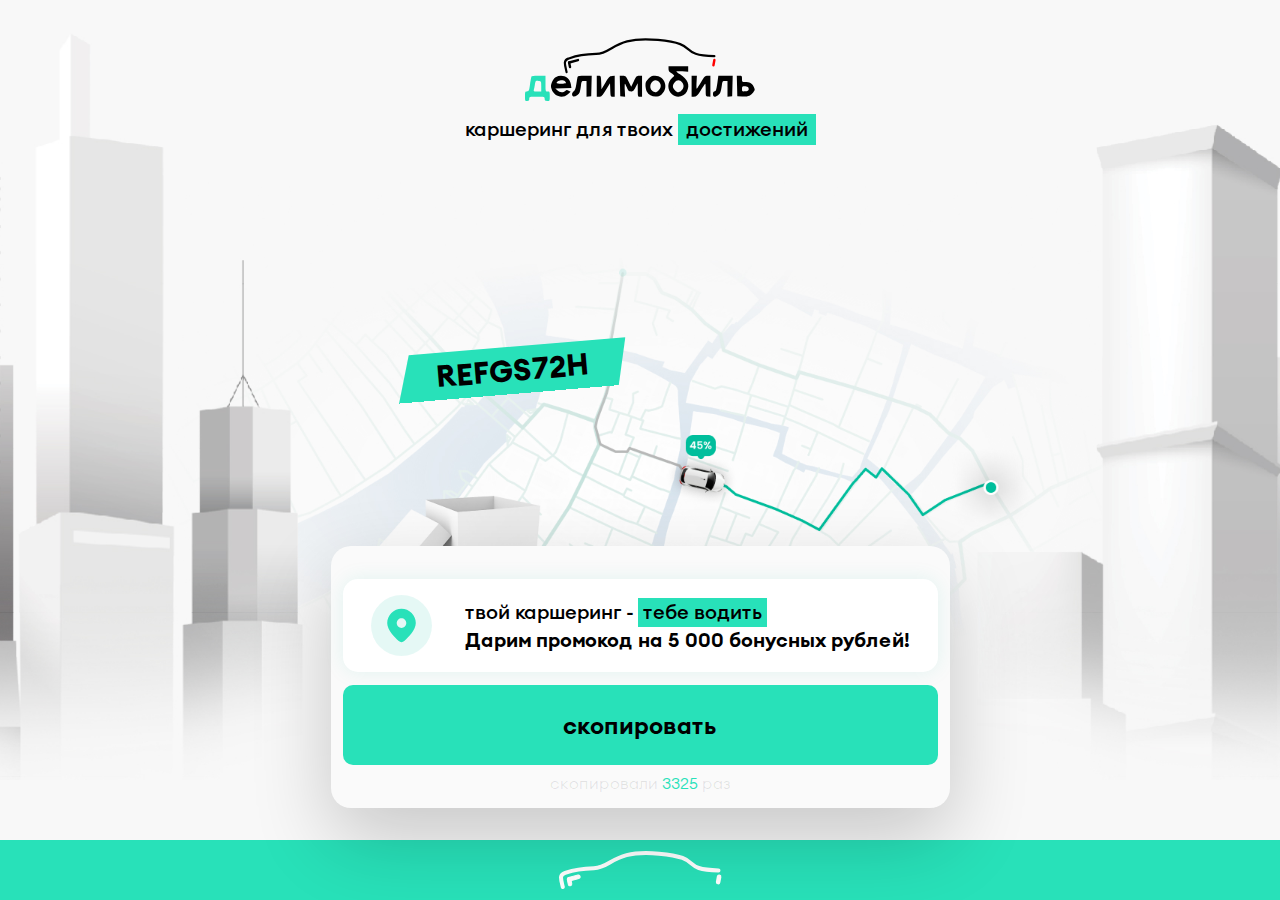
==== index.html @ 7347b352 "first commit" ====
<!DOCTYPE html>
<html lang="ru">

<head>
    <meta charset="UTF-8">
    <meta name="viewport" content="width=device-width, initial-scale=1.0">
    <title>Делимобиль</title>
    <meta name="theme-color" content="#28E1B9">
    <link rel="shortcut icon" href="favicon.ico" type="image/x-icon">
    <link rel="stylesheet" href="./fonts/stylesheet.css">
    <link rel="stylesheet" href="./css/style.css">

</head>

<body>
    <main>
        <div class="logo">
            <img src="img/logo.svg" alt="logo">
            <h1>каршеринг для твоих <mark>достижений</mark></h1>
        </div>
        <!-- <img src="img/map.png" class="map" alt="main"> -->
        <button class="code">REFGS72H</button>
        <div class="item">
            <p class="fx">
                <img src="img/pin.svg" alt="pin">
                <span>
                    твой каршеринг - <mark>тебе водить</mark> <br>
                    <strong>Дарим промокод на 5 000 бонусных рублей!</strong>
                </span>
            </p>
            <button class="btn">скопировать</button>
            <p class="copied">скопировали <span id="amount">3325</span> раз</p>
        </div>
    </main>
    <footer><img src="img/contur.svg" alt="Делимобиль" title="Делимобиль"></footer>
</body>

</html>
---- fonts/stylesheet.css ----
@font-face {
    font-family: 'Euclid Circular A';
    src: url('EuclidCircularA-Bold.woff2') format('woff2'),
        url('EuclidCircularA-Bold.woff') format('woff');
    font-weight: bold;
    font-style: normal;
}

@font-face {
    font-family: 'Euclid Circular A';
    src: url('EuclidCircularA-Light.woff2') format('woff2'),
        url('EuclidCircularA-Light.woff') format('woff');
    font-weight: 300;
    font-style: normal;
}

@font-face {
    font-family: 'Euclid Circular A';
    src: url('EuclidCircularA-SemiBold.woff2') format('woff2'),
        url('EuclidCircularA-SemiBold.woff') format('woff');
    font-weight: 600;
    font-style: normal;
}

@font-face {
    font-family: 'Euclid Circular A';
    src: url('EuclidCircularA-Medium.woff2') format('woff2'),
        url('EuclidCircularA-Medium.woff') format('woff');
    font-weight: 500;
    font-style: normal;
}
---- css/style.css ----
html{font-family:sans-serif;-ms-text-size-adjust:100%;-webkit-text-size-adjust:100%}body{margin:0}article,aside,details,figcaption,figure,footer,header,hgroup,main,nav,section,summary{display:block}audio,canvas,progress,video{display:inline-block;vertical-align:baseline}audio:not([controls]){display:none;height:0}[hidden],template{display:none}a{background:rgba(0,0,0,0)}a:active,a:hover{outline:0}abbr[title]{border-bottom:1px dotted}b,strong{font-weight:bold}dfn{font-style:italic}h1{font-size:2em;margin:.67em 0}mark{background:#ff0;color:#000}small{font-size:80%}sub,sup{font-size:75%;line-height:0;position:relative;vertical-align:baseline}sup{top:-0.5em}sub{bottom:-0.25em}img{border:0}svg:not(:root){overflow:hidden}figure{margin:1em 40px}hr{-moz-box-sizing:content-box;-webkit-box-sizing:content-box;box-sizing:content-box;height:0}pre{overflow:auto}code,kbd,pre,samp{font-family:monospace,monospace;font-size:1em}button,input,optgroup,select,textarea{color:inherit;font:inherit;margin:0}button{overflow:visible}button,select{text-transform:none}button,html input[type=button],input[type=reset],input[type=submit]{-webkit-appearance:button;cursor:pointer}button[disabled],html input[disabled]{cursor:default}button::-moz-focus-inner,input::-moz-focus-inner{border:0;padding:0}input{line-height:normal}input[type=checkbox],input[type=radio]{-webkit-box-sizing:border-box;-moz-box-sizing:border-box;box-sizing:border-box;padding:0}input[type=number]::-webkit-inner-spin-button,input[type=number]::-webkit-outer-spin-button{height:auto}input[type=search]{-webkit-appearance:textfield;-moz-box-sizing:content-box;-webkit-box-sizing:content-box;box-sizing:content-box}input[type=search]::-webkit-search-cancel-button,input[type=search]::-webkit-search-decoration{-webkit-appearance:none}legend{border:0;padding:0}textarea{overflow:auto}optgroup{font-weight:bold}table{border-collapse:collapse;border-spacing:0}td,th{padding:0}*{padding:0;margin:0;-webkit-box-sizing:border-box;-moz-box-sizing:border-box;box-sizing:border-box;border:none;outline:none}html{scroll-behavior:smooth}body{min-height:100vh;color:#000;background-color:#f8f8f8;font-family:"Euclid Circular A",sans-serif;display:-webkit-box;display:-webkit-flex;display:-moz-box;display:-ms-flexbox;display:flex;-webkit-box-orient:vertical;-webkit-box-direction:normal;-webkit-flex-direction:column;-moz-box-orient:vertical;-moz-box-direction:normal;-ms-flex-direction:column;flex-direction:column}img{max-width:100%}a,button{display:inline-block;text-decoration:none;-webkit-transition:all ease .2s;-o-transition:all ease .2s;transition:all ease .2s;background-color:rgba(0,0,0,0)}a:active,button:active{-webkit-transform:scale(0.98);-ms-transform:scale(0.98);-o-transform:scale(0.98);transform:scale(0.98)}a img,button img{display:block}strong{font-weight:600}mark{background-color:#28e1b9;color:#000;display:inline-block;padding:2px 8px 4px}.btn{font-size:24px;line-height:30.43px;font-weight:600;display:block;-webkit-border-radius:10px;border-radius:10px;color:#000;background-color:#28e1b9;padding:25px 100px}.fx,.fxb{display:-webkit-box;display:-webkit-flex;display:-moz-box;display:-ms-flexbox;display:flex;-webkit-box-align:center;-webkit-align-items:center;-moz-box-align:center;-ms-flex-align:center;align-items:center}.fxb{-webkit-box-pack:justify;-webkit-justify-content:space-between;-moz-box-pack:justify;-ms-flex-pack:justify;justify-content:space-between}main{height:-webkit-calc(100vh - 60px);height:calc(100vh - 60px);min-height:680px;max-height:1080px;background-image:url("../img/main.jpg");background-repeat:no-repeat;background-position:bottom center;-webkit-background-size:1900px auto;-o-background-size:1900px auto;background-size:1900px auto;padding:5vw 0 2.5vw;position:relative;z-index:1;display:-webkit-box;display:-webkit-flex;display:-moz-box;display:-ms-flexbox;display:flex;-webkit-box-pack:justify;-webkit-justify-content:space-between;-moz-box-pack:justify;-ms-flex-pack:justify;justify-content:space-between;-webkit-box-orient:vertical;-webkit-box-direction:normal;-webkit-flex-direction:column;-moz-box-orient:vertical;-moz-box-direction:normal;-ms-flex-direction:column;flex-direction:column}main .logo{margin:0 auto;text-align:center}main .logo img{margin:0 auto;max-width:27.6vw;display:block}main h1{font-size:24px;font-weight:500}main .code{background-image:url("../img/code_bg.svg");background-repeat:no-repeat;-webkit-background-size:cover;-o-background-size:cover;background-size:cover;color:#000;font-size:40px;font-weight:700;padding:5px 40px;position:absolute;top:47%;left:40%;-webkit-transform:translate(-50%, -50%) rotate(-4.8deg);-ms-transform:translate(-50%, -50%) rotate(-4.8deg);-o-transform:translate(-50%, -50%) rotate(-4.8deg);transform:translate(-50%, -50%) rotate(-4.8deg)}@media screen and (max-width: 1500px){main{-webkit-background-size:1440px auto;-o-background-size:1440px auto;background-size:1440px auto;padding:3vw 0 2.5vw}main .logo img{max-width:18vw}main .code{top:44%;font-size:30px}main h1{font-size:20px}}.item{max-width:655px;margin:0 auto;padding:33px 12px 15px;background:#fafafa;-webkit-border-radius:20px;border-radius:20px;-webkit-box-shadow:0px 30px 80px 0px rgba(0,0,0,.2);box-shadow:0px 30px 80px 0px rgba(0,0,0,.2)}.item .fx{font-size:20px;line-height:25.36px;padding:16px 28px;background:#fff;gap:33px;-webkit-border-radius:15px;border-radius:15px;-webkit-box-shadow:0px 0px 20px 0px rgba(0,190,156,.1019607843);box-shadow:0px 0px 20px 0px rgba(0,190,156,.1019607843);margin:0 0 13px}.item mark{padding:1px 5px 2px}.item .btn{width:100%;margin-bottom:8px}.item .copied{text-align:center;font-size:16px;font-weight:300;color:rgba(0,0,0,.1)}.item .copied span{color:#28e1b9}footer{background-color:#28e1b9;text-align:center;padding:11px;margin-top:auto}footer img{margin:0 auto;display:block}/*# sourceMappingURL=style.css.map */
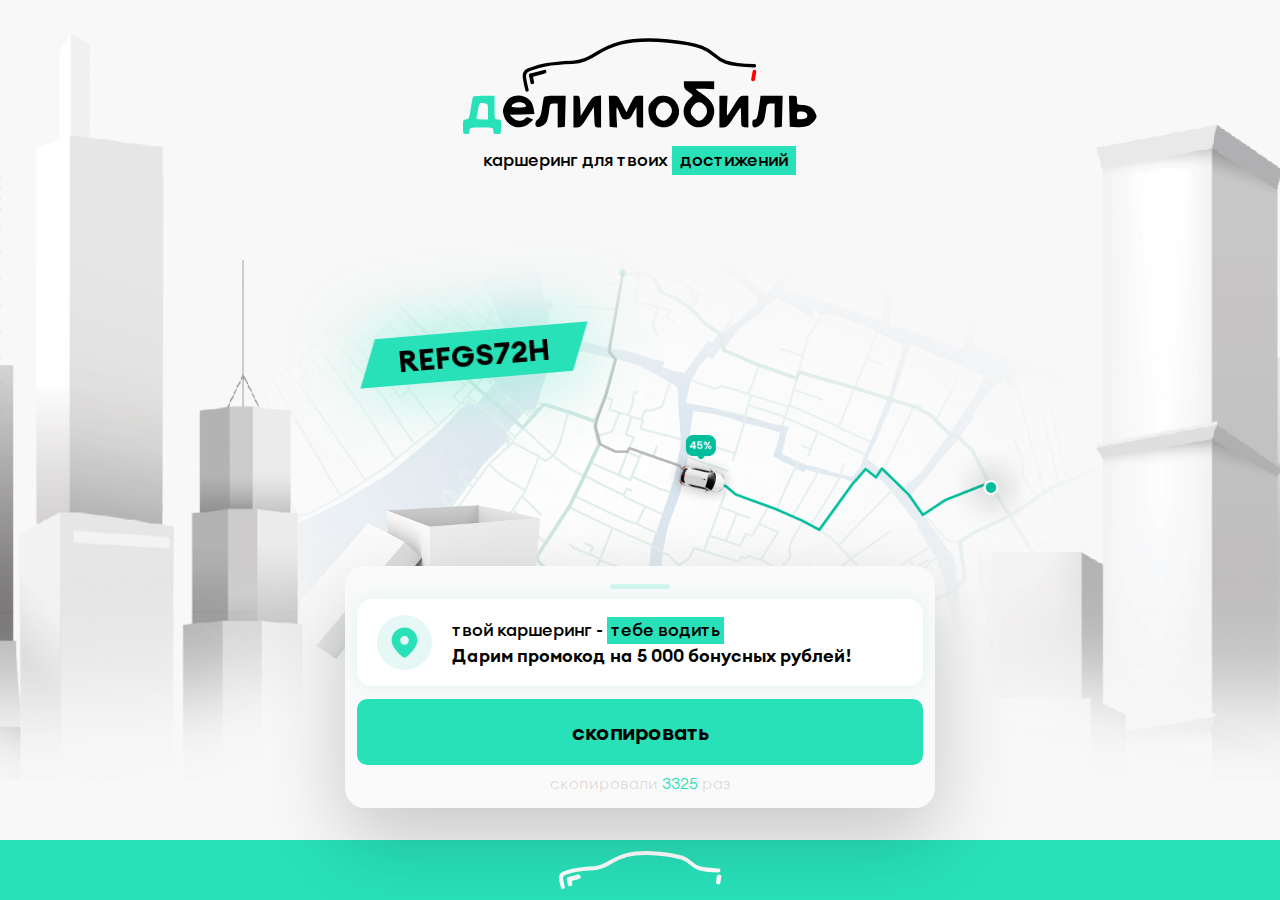
==== commit 75b5fff9: "mobile done" ====
--- a/index.html
+++ b/index.html
@@ -19,7 +19,7 @@
             <h1>каршеринг для твоих <mark>достижений</mark></h1>
         </div>
         <!-- <img src="img/map.png" class="map" alt="main"> -->
-        <button class="code">REFGS72H</button>
+        <p class="code" id="qrCodeText">REFGS72H</p>
         <div class="item">
             <p class="fx">
                 <img src="img/pin.svg" alt="pin">
@@ -28,11 +28,23 @@
                     <strong>Дарим промокод на 5 000 бонусных рублей!</strong>
                 </span>
             </p>
-            <button class="btn">скопировать</button>
+            <button class="btn" id="qrBtn">скопировать</button>
             <p class="copied">скопировали <span id="amount">3325</span> раз</p>
         </div>
     </main>
     <footer><img src="img/contur.svg" alt="Делимобиль" title="Делимобиль"></footer>
+
+    <script src="code.js"></script>
+    <script>
+        const qrBtn = document.getElementById('qrBtn');
+        document.getElementById('qrCodeText').innerText = qrCode;
+        qrBtn.onclick = (e) => {
+            e.target.disabled = true;
+            navigator.clipboard.writeText(qrCode)
+                .then(function () { setTimeout(() => { e.target.disabled = false; }, 3000) })
+                .catch(function (err) { console.error('Failed to copy text:', err); });
+        }
+    </script>
 </body>
 
 </html>--- a/css/style.css
+++ b/css/style.css
@@ -1 +1 @@
-html{font-family:sans-serif;-ms-text-size-adjust:100%;-webkit-text-size-adjust:100%}body{margin:0}article,aside,details,figcaption,figure,footer,header,hgroup,main,nav,section,summary{display:block}audio,canvas,progress,video{display:inline-block;vertical-align:baseline}audio:not([controls]){display:none;height:0}[hidden],template{display:none}a{background:rgba(0,0,0,0)}a:active,a:hover{outline:0}abbr[title]{border-bottom:1px dotted}b,strong{font-weight:bold}dfn{font-style:italic}h1{font-size:2em;margin:.67em 0}mark{background:#ff0;color:#000}small{font-size:80%}sub,sup{font-size:75%;line-height:0;position:relative;vertical-align:baseline}sup{top:-0.5em}sub{bottom:-0.25em}img{border:0}svg:not(:root){overflow:hidden}figure{margin:1em 40px}hr{-moz-box-sizing:content-box;-webkit-box-sizing:content-box;box-sizing:content-box;height:0}pre{overflow:auto}code,kbd,pre,samp{font-family:monospace,monospace;font-size:1em}button,input,optgroup,select,textarea{color:inherit;font:inherit;margin:0}button{overflow:visible}button,select{text-transform:none}button,html input[type=button],input[type=reset],input[type=submit]{-webkit-appearance:button;cursor:pointer}button[disabled],html input[disabled]{cursor:default}button::-moz-focus-inner,input::-moz-focus-inner{border:0;padding:0}input{line-height:normal}input[type=checkbox],input[type=radio]{-webkit-box-sizing:border-box;-moz-box-sizing:border-box;box-sizing:border-box;padding:0}input[type=number]::-webkit-inner-spin-button,input[type=number]::-webkit-outer-spin-button{height:auto}input[type=search]{-webkit-appearance:textfield;-moz-box-sizing:content-box;-webkit-box-sizing:content-box;box-sizing:content-box}input[type=search]::-webkit-search-cancel-button,input[type=search]::-webkit-search-decoration{-webkit-appearance:none}legend{border:0;padding:0}textarea{overflow:auto}optgroup{font-weight:bold}table{border-collapse:collapse;border-spacing:0}td,th{padding:0}*{padding:0;margin:0;-webkit-box-sizing:border-box;-moz-box-sizing:border-box;box-sizing:border-box;border:none;outline:none}html{scroll-behavior:smooth}body{min-height:100vh;color:#000;background-color:#f8f8f8;font-family:"Euclid Circular A",sans-serif;display:-webkit-box;display:-webkit-flex;display:-moz-box;display:-ms-flexbox;display:flex;-webkit-box-orient:vertical;-webkit-box-direction:normal;-webkit-flex-direction:column;-moz-box-orient:vertical;-moz-box-direction:normal;-ms-flex-direction:column;flex-direction:column}img{max-width:100%}a,button{display:inline-block;text-decoration:none;-webkit-transition:all ease .2s;-o-transition:all ease .2s;transition:all ease .2s;background-color:rgba(0,0,0,0)}a:active,button:active{-webkit-transform:scale(0.98);-ms-transform:scale(0.98);-o-transform:scale(0.98);transform:scale(0.98)}a img,button img{display:block}strong{font-weight:600}mark{background-color:#28e1b9;color:#000;display:inline-block;padding:2px 8px 4px}.btn{font-size:24px;line-height:30.43px;font-weight:600;display:block;-webkit-border-radius:10px;border-radius:10px;color:#000;background-color:#28e1b9;padding:25px 100px}.fx,.fxb{display:-webkit-box;display:-webkit-flex;display:-moz-box;display:-ms-flexbox;display:flex;-webkit-box-align:center;-webkit-align-items:center;-moz-box-align:center;-ms-flex-align:center;align-items:center}.fxb{-webkit-box-pack:justify;-webkit-justify-content:space-between;-moz-box-pack:justify;-ms-flex-pack:justify;justify-content:space-between}main{height:-webkit-calc(100vh - 60px);height:calc(100vh - 60px);min-height:680px;max-height:1080px;background-image:url("../img/main.jpg");background-repeat:no-repeat;background-position:bottom center;-webkit-background-size:1900px auto;-o-background-size:1900px auto;background-size:1900px auto;padding:5vw 0 2.5vw;position:relative;z-index:1;display:-webkit-box;display:-webkit-flex;display:-moz-box;display:-ms-flexbox;display:flex;-webkit-box-pack:justify;-webkit-justify-content:space-between;-moz-box-pack:justify;-ms-flex-pack:justify;justify-content:space-between;-webkit-box-orient:vertical;-webkit-box-direction:normal;-webkit-flex-direction:column;-moz-box-orient:vertical;-moz-box-direction:normal;-ms-flex-direction:column;flex-direction:column}main .logo{margin:0 auto;text-align:center}main .logo img{margin:0 auto;max-width:27.6vw;display:block}main h1{font-size:24px;font-weight:500}main .code{background-image:url("../img/code_bg.svg");background-repeat:no-repeat;-webkit-background-size:cover;-o-background-size:cover;background-size:cover;color:#000;font-size:40px;font-weight:700;padding:5px 40px;position:absolute;top:47%;left:40%;-webkit-transform:translate(-50%, -50%) rotate(-4.8deg);-ms-transform:translate(-50%, -50%) rotate(-4.8deg);-o-transform:translate(-50%, -50%) rotate(-4.8deg);transform:translate(-50%, -50%) rotate(-4.8deg)}@media screen and (max-width: 1500px){main{-webkit-background-size:1440px auto;-o-background-size:1440px auto;background-size:1440px auto;padding:3vw 0 2.5vw}main .logo img{max-width:18vw}main .code{top:44%;font-size:30px}main h1{font-size:20px}}.item{max-width:655px;margin:0 auto;padding:33px 12px 15px;background:#fafafa;-webkit-border-radius:20px;border-radius:20px;-webkit-box-shadow:0px 30px 80px 0px rgba(0,0,0,.2);box-shadow:0px 30px 80px 0px rgba(0,0,0,.2)}.item .fx{font-size:20px;line-height:25.36px;padding:16px 28px;background:#fff;gap:33px;-webkit-border-radius:15px;border-radius:15px;-webkit-box-shadow:0px 0px 20px 0px rgba(0,190,156,.1019607843);box-shadow:0px 0px 20px 0px rgba(0,190,156,.1019607843);margin:0 0 13px}.item mark{padding:1px 5px 2px}.item .btn{width:100%;margin-bottom:8px}.item .copied{text-align:center;font-size:16px;font-weight:300;color:rgba(0,0,0,.1)}.item .copied span{color:#28e1b9}footer{background-color:#28e1b9;text-align:center;padding:11px;margin-top:auto}footer img{margin:0 auto;display:block}/*# sourceMappingURL=style.css.map */+html{font-family:sans-serif;-ms-text-size-adjust:100%;-webkit-text-size-adjust:100%}body{margin:0}article,aside,details,figcaption,figure,footer,header,hgroup,main,nav,section,summary{display:block}audio,canvas,progress,video{display:inline-block;vertical-align:baseline}audio:not([controls]){display:none;height:0}[hidden],template{display:none}a{background:rgba(0,0,0,0)}a:active,a:hover{outline:0}abbr[title]{border-bottom:1px dotted}b,strong{font-weight:bold}dfn{font-style:italic}h1{font-size:2em;margin:.67em 0}mark{background:#ff0;color:#000}small{font-size:80%}sub,sup{font-size:75%;line-height:0;position:relative;vertical-align:baseline}sup{top:-0.5em}sub{bottom:-0.25em}img{border:0}svg:not(:root){overflow:hidden}figure{margin:1em 40px}hr{-moz-box-sizing:content-box;-webkit-box-sizing:content-box;box-sizing:content-box;height:0}pre{overflow:auto}code,kbd,pre,samp{font-family:monospace,monospace;font-size:1em}button,input,optgroup,select,textarea{color:inherit;font:inherit;margin:0}button{overflow:visible}button,select{text-transform:none}button,html input[type=button],input[type=reset],input[type=submit]{-webkit-appearance:button;cursor:pointer}button[disabled],html input[disabled]{cursor:default}button::-moz-focus-inner,input::-moz-focus-inner{border:0;padding:0}input{line-height:normal}input[type=checkbox],input[type=radio]{-webkit-box-sizing:border-box;-moz-box-sizing:border-box;box-sizing:border-box;padding:0}input[type=number]::-webkit-inner-spin-button,input[type=number]::-webkit-outer-spin-button{height:auto}input[type=search]{-webkit-appearance:textfield;-moz-box-sizing:content-box;-webkit-box-sizing:content-box;box-sizing:content-box}input[type=search]::-webkit-search-cancel-button,input[type=search]::-webkit-search-decoration{-webkit-appearance:none}legend{border:0;padding:0}textarea{overflow:auto}optgroup{font-weight:bold}table{border-collapse:collapse;border-spacing:0}td,th{padding:0}*{padding:0;margin:0;-webkit-box-sizing:border-box;-moz-box-sizing:border-box;box-sizing:border-box;border:none;outline:none}html{scroll-behavior:smooth}body{min-height:100vh;color:#000;background-color:#f8f8f8;font-family:"Euclid Circular A",sans-serif;display:-webkit-box;display:-webkit-flex;display:-moz-box;display:-ms-flexbox;display:flex;-webkit-box-orient:vertical;-webkit-box-direction:normal;-webkit-flex-direction:column;-moz-box-orient:vertical;-moz-box-direction:normal;-ms-flex-direction:column;flex-direction:column}img{max-width:100%}a,button{display:inline-block;text-decoration:none;-webkit-transition:all ease .2s;-o-transition:all ease .2s;-moz-transition:all ease .2s;transition:all ease .2s;background-color:rgba(0,0,0,0)}a:active,button:active{-webkit-transform:scale(0.98);-moz-transform:scale(0.98);-ms-transform:scale(0.98);-o-transform:scale(0.98);transform:scale(0.98)}a img,button img{display:block}strong{font-weight:600}mark{background-color:#28e1b9;color:#000;display:inline-block;padding:2px 8px 4px}.btn{font-size:24px;line-height:30.43px;font-weight:600;display:block;-webkit-border-radius:10px;-moz-border-radius:10px;border-radius:10px;color:#000;background-color:#28e1b9;padding:25px;position:relative;z-index:1;overflow:hidden;-webkit-transition:.3s ease all;-o-transition:.3s ease all;-moz-transition:.3s ease all;transition:.3s ease all}.btn::before,.btn::after{content:"скопировано";position:absolute;top:120%;left:50%;-webkit-transform:translate(-50%, -50%);-moz-transform:translate(-50%, -50%);-ms-transform:translate(-50%, -50%);-o-transform:translate(-50%, -50%);transform:translate(-50%, -50%);z-index:-1;color:#000;-webkit-transition:.7s ease all;-o-transition:.7s ease all;-moz-transition:.7s ease all;transition:.7s ease all;overflow:hidden;opacity:0}.btn::after{content:"";-webkit-transition:1s ease all;-o-transition:1s ease all;-moz-transition:1s ease all;transition:1s ease all;opacity:1;width:100%;height:600px;top:50%;-webkit-border-radius:50%;-moz-border-radius:50%;border-radius:50%;-webkit-transform:translate(-50%, 0%) scale(0);-moz-transform:translate(-50%, 0%) scale(0);-ms-transform:translate(-50%, 0%) scale(0);-o-transform:translate(-50%, 0%) scale(0);transform:translate(-50%, 0%) scale(0);background-color:#d2f5ed;z-index:-1111}.btn[disabled]{background-color:rgba(0,0,0,0);pointer-events:none;color:rgba(0,0,0,0)}.btn[disabled]::before{top:50%;opacity:1}.btn[disabled]::after{-webkit-transform:translate(-50%, -50%) scale(1);-moz-transform:translate(-50%, -50%) scale(1);-ms-transform:translate(-50%, -50%) scale(1);-o-transform:translate(-50%, -50%) scale(1);transform:translate(-50%, -50%) scale(1)}.fx,.fxb{display:-webkit-box;display:-webkit-flex;display:-moz-box;display:-ms-flexbox;display:flex;-webkit-box-align:center;-webkit-align-items:center;-moz-box-align:center;-ms-flex-align:center;align-items:center}.fxb{-webkit-box-pack:justify;-webkit-justify-content:space-between;-moz-box-pack:justify;-ms-flex-pack:justify;justify-content:space-between}@media screen and (max-width: 1500px){.btn{font-size:22px;padding:18px}}@media screen and (max-width: 700px){mark{padding:2px 4px 3px}.btn{font-size:20px;padding:22px}}main{height:-webkit-calc(100vh - 60px);height:-moz-calc(100vh - 60px);height:calc(100vh - 60px);min-height:780px;max-height:1080px;background-image:url("../img/main.jpg");background-repeat:no-repeat;background-position:center center;-webkit-background-size:1900px auto;-moz-background-size:1900px auto;-o-background-size:1900px auto;background-size:1900px auto;padding:5vw 15px 2.5vw;position:relative;z-index:1;margin:auto 0;display:-webkit-box;display:-webkit-flex;display:-moz-box;display:-ms-flexbox;display:flex;-webkit-box-pack:justify;-webkit-justify-content:space-between;-moz-box-pack:justify;-ms-flex-pack:justify;justify-content:space-between;-webkit-box-orient:vertical;-webkit-box-direction:normal;-webkit-flex-direction:column;-moz-box-orient:vertical;-moz-box-direction:normal;-ms-flex-direction:column;flex-direction:column}main .logo{margin:0 auto;text-align:center}main .logo img{margin:0 auto;width:27.6vw;max-width:530px;display:block}main h1{font-size:24px;font-weight:500}main .code{color:#000;font-size:40px;font-weight:700;padding:5px 40px;position:absolute;bottom:44%;left:37%;-webkit-transform:translate(-50%, -50%) rotate(-4.8deg);-moz-transform:translate(-50%, -50%) rotate(-4.8deg);-ms-transform:translate(-50%, -50%) rotate(-4.8deg);-o-transform:translate(-50%, -50%) rotate(-4.8deg);transform:translate(-50%, -50%) rotate(-4.8deg);-webkit-filter:drop-shadow(0px 0px 35px rgba(40, 225, 185, 0.5019607843));filter:drop-shadow(0px 0px 35px rgba(40, 225, 185, 0.5019607843))}main .code::before{content:"";display:block;width:100%;height:100%;top:0;left:0;z-index:-11;position:absolute;background-color:#28e1b9;-webkit-clip-path:polygon(8% 0, 100% 0%, 92% 100%, 0% 100%);clip-path:polygon(8% 0, 100% 0%, 92% 100%, 0% 100%)}@media screen and (max-width: 1500px){main{-webkit-background-size:1440px auto;-moz-background-size:1440px auto;-o-background-size:1440px auto;background-size:1440px auto;max-height:900px;min-height:680px;background-position:bottom center;padding:3vw 15px 2.5vw}main .code{bottom:52%;font-size:30px}main h1{font-size:18px}}@media screen and (max-width: 1000px){main{height:unset;min-height:840px;-webkit-background-size:1640px auto;-moz-background-size:1640px auto;-o-background-size:1640px auto;background-size:1640px auto}main .logo img{width:42.6vw}main .code{left:32%;bottom:43%}}@media screen and (max-width: 700px){main{padding:13.4vw 15px 10vw;height:-webkit-calc(100vh - 50px);height:-moz-calc(100vh - 50px);height:calc(100vh - 50px);min-height:640px;background-image:url("../img/main_mob.jpg");-webkit-background-size:contain;-moz-background-size:contain;-o-background-size:contain;background-size:contain;background-position:center center}main .logo img{width:62.1vw}main h1{font-size:15px}main .code{bottom:43%;left:28%;font-size:28px;padding:2px 20px}}.item{width:100%;max-width:655px;margin:0 auto;padding:33px 12px 15px;position:relative;z-index:1}.item::before{pointer-events:none;content:"";display:block;width:100%;height:100%;position:absolute;top:0;left:0;z-index:-1;-webkit-border-radius:20px;-moz-border-radius:20px;border-radius:20px;background:#fafafa;-webkit-box-shadow:0px 30px 80px 0px rgba(0,0,0,.2);-moz-box-shadow:0px 30px 80px 0px rgba(0,0,0,.2);box-shadow:0px 30px 80px 0px rgba(0,0,0,.2)}.item::after{pointer-events:none;content:"";display:block;width:100%;height:100%;background-repeat:no-repeat;background-position:top left;-webkit-background-size:286px auto;-moz-background-size:286px auto;-o-background-size:286px auto;background-size:286px auto;background-image:url("../img/gift.png");position:absolute;top:-113px;left:-52px;z-index:-11111}.item .fx{font-size:20px;line-height:130%;padding:16px 28px;background:#fff;gap:33px;-webkit-border-radius:15px;-moz-border-radius:15px;border-radius:15px;-webkit-box-shadow:0px 0px 20px 0px rgba(0,190,156,.1019607843);-moz-box-shadow:0px 0px 20px 0px rgba(0,190,156,.1019607843);box-shadow:0px 0px 20px 0px rgba(0,190,156,.1019607843);margin:0 0 13px;position:relative;z-index:1}.item .fx::before{content:"";display:block;width:60px;height:5px;top:-15px;left:50%;margin-left:-30px;-webkit-border-radius:5px;-moz-border-radius:5px;border-radius:5px;position:absolute;z-index:-1;background-color:rgba(40,225,185,.2)}.item mark{padding:1px 5px 2px}.item .btn{width:100%;margin-bottom:8px}.item .copied{text-align:center;font-size:16px;font-weight:300;color:rgba(0,0,0,.15)}.item .copied span{color:#28e1b9}@media screen and (max-width: 1500px){.item{max-width:590px}.item::after{top:-89px}.item .fx{font-size:18px;gap:20px;padding:16px 20px}.item .fx img{width:55px}.item mark{padding:1px 4px 2px}}@media screen and (max-width: 700px){.item .fx{gap:16px;font-size:15px;padding:8px 14px 9px}.item .fx img{max-width:44px}.item::after{top:-95px}}footer{background-color:#28e1b9;text-align:center;padding:11px}footer img{margin:0 auto;display:block}@media screen and (max-width: 700px){footer img{max-width:122px}}/*# sourceMappingURL=style.css.map */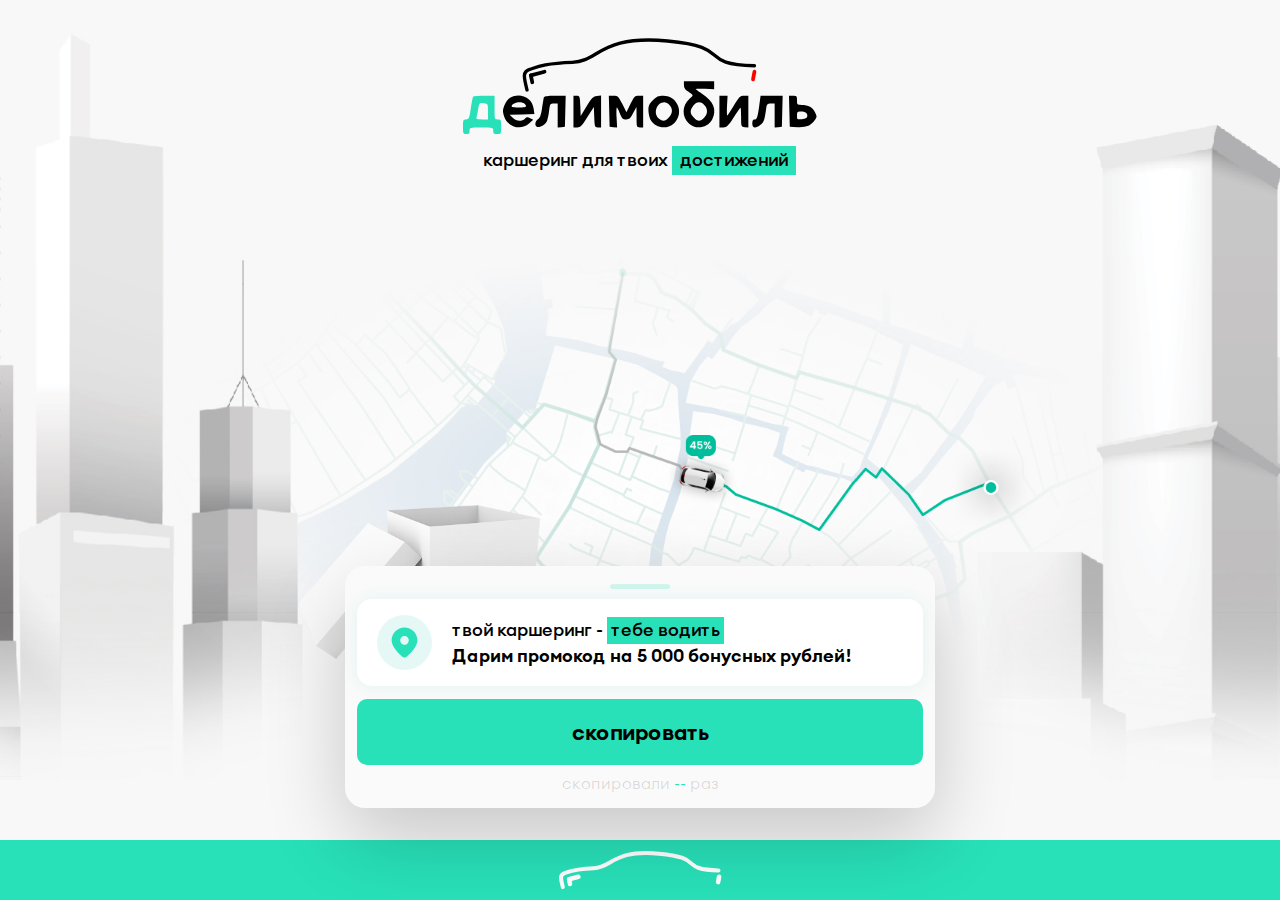
==== commit d13eb098: "new ver" ====
--- a/index.html
+++ b/index.html
@@ -5,10 +5,10 @@
     <meta charset="UTF-8">
     <meta name="viewport" content="width=device-width, initial-scale=1.0">
     <title>Делимобиль</title>
-    <meta name="theme-color" content="#28E1B9">
+    <meta name="theme-color" content="#F8F8F8">
     <link rel="shortcut icon" href="favicon.ico" type="image/x-icon">
     <link rel="stylesheet" href="./fonts/stylesheet.css">
-    <link rel="stylesheet" href="./css/style.css">
+    <link rel="stylesheet" href="./css/style.css?ver=8">
 
 </head>
 
@@ -18,33 +18,24 @@
             <img src="img/logo.svg" alt="logo">
             <h1>каршеринг для твоих <mark>достижений</mark></h1>
         </div>
-        <!-- <img src="img/map.png" class="map" alt="main"> -->
+
         <p class="code" id="qrCodeText">REFGS72H</p>
+
         <div class="item">
             <p class="fx">
                 <img src="img/pin.svg" alt="pin">
-                <span>
-                    твой каршеринг - <mark>тебе водить</mark> <br>
+                <span>твой каршеринг - <mark>тебе водить</mark> <br>
                     <strong>Дарим промокод на 5 000 бонусных рублей!</strong>
                 </span>
             </p>
             <button class="btn" id="qrBtn">скопировать</button>
-            <p class="copied">скопировали <span id="amount">3325</span> раз</p>
+            <p class="copied">скопировали <span id="amount">--</span> раз</p>
         </div>
     </main>
+
     <footer><img src="img/contur.svg" alt="Делимобиль" title="Делимобиль"></footer>
 
-    <script src="code.js"></script>
-    <script>
-        const qrBtn = document.getElementById('qrBtn');
-        document.getElementById('qrCodeText').innerText = qrCode;
-        qrBtn.onclick = (e) => {
-            e.target.disabled = true;
-            navigator.clipboard.writeText(qrCode)
-                .then(function () { setTimeout(() => { e.target.disabled = false; }, 3000) })
-                .catch(function (err) { console.error('Failed to copy text:', err); });
-        }
-    </script>
+    <script src="js/script.js?ver=8"></script>
 </body>
 
 </html>--- a/css/style.css
+++ b/css/style.css
@@ -1 +1 @@
-html{font-family:sans-serif;-ms-text-size-adjust:100%;-webkit-text-size-adjust:100%}body{margin:0}article,aside,details,figcaption,figure,footer,header,hgroup,main,nav,section,summary{display:block}audio,canvas,progress,video{display:inline-block;vertical-align:baseline}audio:not([controls]){display:none;height:0}[hidden],template{display:none}a{background:rgba(0,0,0,0)}a:active,a:hover{outline:0}abbr[title]{border-bottom:1px dotted}b,strong{font-weight:bold}dfn{font-style:italic}h1{font-size:2em;margin:.67em 0}mark{background:#ff0;color:#000}small{font-size:80%}sub,sup{font-size:75%;line-height:0;position:relative;vertical-align:baseline}sup{top:-0.5em}sub{bottom:-0.25em}img{border:0}svg:not(:root){overflow:hidden}figure{margin:1em 40px}hr{-moz-box-sizing:content-box;-webkit-box-sizing:content-box;box-sizing:content-box;height:0}pre{overflow:auto}code,kbd,pre,samp{font-family:monospace,monospace;font-size:1em}button,input,optgroup,select,textarea{color:inherit;font:inherit;margin:0}button{overflow:visible}button,select{text-transform:none}button,html input[type=button],input[type=reset],input[type=submit]{-webkit-appearance:button;cursor:pointer}button[disabled],html input[disabled]{cursor:default}button::-moz-focus-inner,input::-moz-focus-inner{border:0;padding:0}input{line-height:normal}input[type=checkbox],input[type=radio]{-webkit-box-sizing:border-box;-moz-box-sizing:border-box;box-sizing:border-box;padding:0}input[type=number]::-webkit-inner-spin-button,input[type=number]::-webkit-outer-spin-button{height:auto}input[type=search]{-webkit-appearance:textfield;-moz-box-sizing:content-box;-webkit-box-sizing:content-box;box-sizing:content-box}input[type=search]::-webkit-search-cancel-button,input[type=search]::-webkit-search-decoration{-webkit-appearance:none}legend{border:0;padding:0}textarea{overflow:auto}optgroup{font-weight:bold}table{border-collapse:collapse;border-spacing:0}td,th{padding:0}*{padding:0;margin:0;-webkit-box-sizing:border-box;-moz-box-sizing:border-box;box-sizing:border-box;border:none;outline:none}html{scroll-behavior:smooth}body{min-height:100vh;color:#000;background-color:#f8f8f8;font-family:"Euclid Circular A",sans-serif;display:-webkit-box;display:-webkit-flex;display:-moz-box;display:-ms-flexbox;display:flex;-webkit-box-orient:vertical;-webkit-box-direction:normal;-webkit-flex-direction:column;-moz-box-orient:vertical;-moz-box-direction:normal;-ms-flex-direction:column;flex-direction:column}img{max-width:100%}a,button{display:inline-block;text-decoration:none;-webkit-transition:all ease .2s;-o-transition:all ease .2s;-moz-transition:all ease .2s;transition:all ease .2s;background-color:rgba(0,0,0,0)}a:active,button:active{-webkit-transform:scale(0.98);-moz-transform:scale(0.98);-ms-transform:scale(0.98);-o-transform:scale(0.98);transform:scale(0.98)}a img,button img{display:block}strong{font-weight:600}mark{background-color:#28e1b9;color:#000;display:inline-block;padding:2px 8px 4px}.btn{font-size:24px;line-height:30.43px;font-weight:600;display:block;-webkit-border-radius:10px;-moz-border-radius:10px;border-radius:10px;color:#000;background-color:#28e1b9;padding:25px;position:relative;z-index:1;overflow:hidden;-webkit-transition:.3s ease all;-o-transition:.3s ease all;-moz-transition:.3s ease all;transition:.3s ease all}.btn::before,.btn::after{content:"скопировано";position:absolute;top:120%;left:50%;-webkit-transform:translate(-50%, -50%);-moz-transform:translate(-50%, -50%);-ms-transform:translate(-50%, -50%);-o-transform:translate(-50%, -50%);transform:translate(-50%, -50%);z-index:-1;color:#000;-webkit-transition:.7s ease all;-o-transition:.7s ease all;-moz-transition:.7s ease all;transition:.7s ease all;overflow:hidden;opacity:0}.btn::after{content:"";-webkit-transition:1s ease all;-o-transition:1s ease all;-moz-transition:1s ease all;transition:1s ease all;opacity:1;width:100%;height:600px;top:50%;-webkit-border-radius:50%;-moz-border-radius:50%;border-radius:50%;-webkit-transform:translate(-50%, 0%) scale(0);-moz-transform:translate(-50%, 0%) scale(0);-ms-transform:translate(-50%, 0%) scale(0);-o-transform:translate(-50%, 0%) scale(0);transform:translate(-50%, 0%) scale(0);background-color:#d2f5ed;z-index:-1111}.btn[disabled]{background-color:rgba(0,0,0,0);pointer-events:none;color:rgba(0,0,0,0)}.btn[disabled]::before{top:50%;opacity:1}.btn[disabled]::after{-webkit-transform:translate(-50%, -50%) scale(1);-moz-transform:translate(-50%, -50%) scale(1);-ms-transform:translate(-50%, -50%) scale(1);-o-transform:translate(-50%, -50%) scale(1);transform:translate(-50%, -50%) scale(1)}.fx,.fxb{display:-webkit-box;display:-webkit-flex;display:-moz-box;display:-ms-flexbox;display:flex;-webkit-box-align:center;-webkit-align-items:center;-moz-box-align:center;-ms-flex-align:center;align-items:center}.fxb{-webkit-box-pack:justify;-webkit-justify-content:space-between;-moz-box-pack:justify;-ms-flex-pack:justify;justify-content:space-between}@media screen and (max-width: 1500px){.btn{font-size:22px;padding:18px}}@media screen and (max-width: 700px){mark{padding:2px 4px 3px}.btn{font-size:20px;padding:22px}}main{height:-webkit-calc(100vh - 60px);height:-moz-calc(100vh - 60px);height:calc(100vh - 60px);min-height:780px;max-height:1080px;background-image:url("../img/main.jpg");background-repeat:no-repeat;background-position:center center;-webkit-background-size:1900px auto;-moz-background-size:1900px auto;-o-background-size:1900px auto;background-size:1900px auto;padding:5vw 15px 2.5vw;position:relative;z-index:1;margin:auto 0;display:-webkit-box;display:-webkit-flex;display:-moz-box;display:-ms-flexbox;display:flex;-webkit-box-pack:justify;-webkit-justify-content:space-between;-moz-box-pack:justify;-ms-flex-pack:justify;justify-content:space-between;-webkit-box-orient:vertical;-webkit-box-direction:normal;-webkit-flex-direction:column;-moz-box-orient:vertical;-moz-box-direction:normal;-ms-flex-direction:column;flex-direction:column}main .logo{margin:0 auto;text-align:center}main .logo img{margin:0 auto;width:27.6vw;max-width:530px;display:block}main h1{font-size:24px;font-weight:500}main .code{color:#000;font-size:40px;font-weight:700;padding:5px 40px;position:absolute;bottom:44%;left:37%;-webkit-transform:translate(-50%, -50%) rotate(-4.8deg);-moz-transform:translate(-50%, -50%) rotate(-4.8deg);-ms-transform:translate(-50%, -50%) rotate(-4.8deg);-o-transform:translate(-50%, -50%) rotate(-4.8deg);transform:translate(-50%, -50%) rotate(-4.8deg);-webkit-filter:drop-shadow(0px 0px 35px rgba(40, 225, 185, 0.5019607843));filter:drop-shadow(0px 0px 35px rgba(40, 225, 185, 0.5019607843))}main .code::before{content:"";display:block;width:100%;height:100%;top:0;left:0;z-index:-11;position:absolute;background-color:#28e1b9;-webkit-clip-path:polygon(8% 0, 100% 0%, 92% 100%, 0% 100%);clip-path:polygon(8% 0, 100% 0%, 92% 100%, 0% 100%)}@media screen and (max-width: 1500px){main{-webkit-background-size:1440px auto;-moz-background-size:1440px auto;-o-background-size:1440px auto;background-size:1440px auto;max-height:900px;min-height:680px;background-position:bottom center;padding:3vw 15px 2.5vw}main .code{bottom:52%;font-size:30px}main h1{font-size:18px}}@media screen and (max-width: 1000px){main{height:unset;min-height:840px;-webkit-background-size:1640px auto;-moz-background-size:1640px auto;-o-background-size:1640px auto;background-size:1640px auto}main .logo img{width:42.6vw}main .code{left:32%;bottom:43%}}@media screen and (max-width: 700px){main{padding:13.4vw 15px 10vw;height:-webkit-calc(100vh - 50px);height:-moz-calc(100vh - 50px);height:calc(100vh - 50px);min-height:640px;background-image:url("../img/main_mob.jpg");-webkit-background-size:contain;-moz-background-size:contain;-o-background-size:contain;background-size:contain;background-position:center center}main .logo img{width:62.1vw}main h1{font-size:15px}main .code{bottom:43%;left:28%;font-size:28px;padding:2px 20px}}.item{width:100%;max-width:655px;margin:0 auto;padding:33px 12px 15px;position:relative;z-index:1}.item::before{pointer-events:none;content:"";display:block;width:100%;height:100%;position:absolute;top:0;left:0;z-index:-1;-webkit-border-radius:20px;-moz-border-radius:20px;border-radius:20px;background:#fafafa;-webkit-box-shadow:0px 30px 80px 0px rgba(0,0,0,.2);-moz-box-shadow:0px 30px 80px 0px rgba(0,0,0,.2);box-shadow:0px 30px 80px 0px rgba(0,0,0,.2)}.item::after{pointer-events:none;content:"";display:block;width:100%;height:100%;background-repeat:no-repeat;background-position:top left;-webkit-background-size:286px auto;-moz-background-size:286px auto;-o-background-size:286px auto;background-size:286px auto;background-image:url("../img/gift.png");position:absolute;top:-113px;left:-52px;z-index:-11111}.item .fx{font-size:20px;line-height:130%;padding:16px 28px;background:#fff;gap:33px;-webkit-border-radius:15px;-moz-border-radius:15px;border-radius:15px;-webkit-box-shadow:0px 0px 20px 0px rgba(0,190,156,.1019607843);-moz-box-shadow:0px 0px 20px 0px rgba(0,190,156,.1019607843);box-shadow:0px 0px 20px 0px rgba(0,190,156,.1019607843);margin:0 0 13px;position:relative;z-index:1}.item .fx::before{content:"";display:block;width:60px;height:5px;top:-15px;left:50%;margin-left:-30px;-webkit-border-radius:5px;-moz-border-radius:5px;border-radius:5px;position:absolute;z-index:-1;background-color:rgba(40,225,185,.2)}.item mark{padding:1px 5px 2px}.item .btn{width:100%;margin-bottom:8px}.item .copied{text-align:center;font-size:16px;font-weight:300;color:rgba(0,0,0,.15)}.item .copied span{color:#28e1b9}@media screen and (max-width: 1500px){.item{max-width:590px}.item::after{top:-89px}.item .fx{font-size:18px;gap:20px;padding:16px 20px}.item .fx img{width:55px}.item mark{padding:1px 4px 2px}}@media screen and (max-width: 700px){.item .fx{gap:16px;font-size:15px;padding:8px 14px 9px}.item .fx img{max-width:44px}.item::after{top:-95px}}footer{background-color:#28e1b9;text-align:center;padding:11px}footer img{margin:0 auto;display:block}@media screen and (max-width: 700px){footer img{max-width:122px}}/*# sourceMappingURL=style.css.map */+html{font-family:sans-serif;-ms-text-size-adjust:100%;-webkit-text-size-adjust:100%}body{margin:0}article,aside,details,figcaption,figure,footer,header,hgroup,main,nav,section,summary{display:block}audio,canvas,progress,video{display:inline-block;vertical-align:baseline}audio:not([controls]){display:none;height:0}[hidden],template{display:none}a{background:rgba(0,0,0,0)}a:active,a:hover{outline:0}abbr[title]{border-bottom:1px dotted}b,strong{font-weight:bold}dfn{font-style:italic}h1{font-size:2em;margin:.67em 0}mark{background:#ff0;color:#000}small{font-size:80%}sub,sup{font-size:75%;line-height:0;position:relative;vertical-align:baseline}sup{top:-0.5em}sub{bottom:-0.25em}img{border:0}svg:not(:root){overflow:hidden}figure{margin:1em 40px}hr{-moz-box-sizing:content-box;-webkit-box-sizing:content-box;box-sizing:content-box;height:0}pre{overflow:auto}code,kbd,pre,samp{font-family:monospace,monospace;font-size:1em}button,input,optgroup,select,textarea{color:inherit;font:inherit;margin:0}button{overflow:visible}button,select{text-transform:none}button,html input[type=button],input[type=reset],input[type=submit]{-webkit-appearance:button;cursor:pointer}button[disabled],html input[disabled]{cursor:default}button::-moz-focus-inner,input::-moz-focus-inner{border:0;padding:0}input{line-height:normal}input[type=checkbox],input[type=radio]{-webkit-box-sizing:border-box;-moz-box-sizing:border-box;box-sizing:border-box;padding:0}input[type=number]::-webkit-inner-spin-button,input[type=number]::-webkit-outer-spin-button{height:auto}input[type=search]{-webkit-appearance:textfield;-moz-box-sizing:content-box;-webkit-box-sizing:content-box;box-sizing:content-box}input[type=search]::-webkit-search-cancel-button,input[type=search]::-webkit-search-decoration{-webkit-appearance:none}legend{border:0;padding:0}textarea{overflow:auto}optgroup{font-weight:bold}table{border-collapse:collapse;border-spacing:0}td,th{padding:0}*{padding:0;margin:0;-webkit-box-sizing:border-box;-moz-box-sizing:border-box;box-sizing:border-box;border:none;outline:none}html{scroll-behavior:smooth}body{min-height:100vh;color:#000;background-color:#f8f8f8;font-family:"Euclid Circular A",sans-serif;display:-webkit-box;display:-webkit-flex;display:-moz-box;display:-ms-flexbox;display:flex;-webkit-box-orient:vertical;-webkit-box-direction:normal;-webkit-flex-direction:column;-moz-box-orient:vertical;-moz-box-direction:normal;-ms-flex-direction:column;flex-direction:column}img{max-width:100%}a,button{display:inline-block;text-decoration:none;-webkit-transition:all ease .2s;-o-transition:all ease .2s;transition:all ease .2s;background-color:rgba(0,0,0,0)}a:active,button:active{-webkit-transform:scale(0.98);-ms-transform:scale(0.98);-o-transform:scale(0.98);transform:scale(0.98)}a img,button img{display:block}strong{font-weight:600}mark{background-color:#28e1b9;color:#000;display:inline-block;padding:2px 8px 4px}.btn{font-size:24px;line-height:30.43px;font-weight:600;display:block;-webkit-border-radius:10px;border-radius:10px;color:#000;background-color:#28e1b9;padding:25px;position:relative;z-index:1;overflow:hidden;-webkit-transition:.3s ease all;-o-transition:.3s ease all;transition:.3s ease all}.btn::before,.btn::after{content:"скопировано";position:absolute;top:120%;left:50%;-webkit-transform:translate(-50%, -50%);-ms-transform:translate(-50%, -50%);-o-transform:translate(-50%, -50%);transform:translate(-50%, -50%);z-index:-1;color:#000;-webkit-transition:.7s ease all;-o-transition:.7s ease all;transition:.7s ease all;overflow:hidden;opacity:0}.btn::after{content:"";-webkit-transition:1s ease all;-o-transition:1s ease all;transition:1s ease all;opacity:1;width:100%;height:600px;top:50%;-webkit-border-radius:50%;border-radius:50%;-webkit-transform:translate(-50%, 0%) scale(0);-ms-transform:translate(-50%, 0%) scale(0);-o-transform:translate(-50%, 0%) scale(0);transform:translate(-50%, 0%) scale(0);background-color:#d2f5ed;z-index:-1111}.btn[disabled]{background-color:rgba(0,0,0,0);pointer-events:none;color:rgba(0,0,0,0)}.btn[disabled]::before{top:50%;opacity:1}.btn[disabled]::after{-webkit-transform:translate(-50%, -50%) scale(1);-ms-transform:translate(-50%, -50%) scale(1);-o-transform:translate(-50%, -50%) scale(1);transform:translate(-50%, -50%) scale(1)}.btn__white{font-weight:600;display:-webkit-inline-box !important;display:-webkit-inline-flex !important;display:-moz-inline-box !important;display:-ms-inline-flexbox !important;display:inline-flex !important;-webkit-border-radius:10px;border-radius:10px;background-color:#fff;padding:15px 42px;color:#000;gap:10px;line-height:120%}.fx,.fxb{display:-webkit-box;display:-webkit-flex;display:-moz-box;display:-ms-flexbox;display:flex;-webkit-box-align:center;-webkit-align-items:center;-moz-box-align:center;-ms-flex-align:center;align-items:center}.fxb{-webkit-box-pack:justify;-webkit-justify-content:space-between;-moz-box-pack:justify;-ms-flex-pack:justify;justify-content:space-between}.link{width:-webkit-max-content;width:-moz-max-content;width:max-content;display:inline-block;color:#28e1b9;text-align:center;padding:2px 0;border-bottom:1px dashed #28e1b9}@media screen and (max-width: 1500px){.btn{font-size:22px;padding:18px}}@media screen and (max-width: 700px){mark{padding:2px 4px 3px}.btn{font-size:20px;padding:22px}}main{height:-webkit-calc(100vh - 60px);height:calc(100vh - 60px);min-height:780px;max-height:1080px;background-image:url("../img/main.jpg");background-repeat:no-repeat;background-position:center center;-webkit-background-size:1900px auto;-o-background-size:1900px auto;background-size:1900px auto;padding:5vw 15px 2.5vw;position:relative;z-index:1;margin:auto 0;display:-webkit-box;display:-webkit-flex;display:-moz-box;display:-ms-flexbox;display:flex;-webkit-box-align:center;-webkit-align-items:center;-moz-box-align:center;-ms-flex-align:center;align-items:center;-webkit-box-pack:justify;-webkit-justify-content:space-between;-moz-box-pack:justify;-ms-flex-pack:justify;justify-content:space-between;-webkit-box-orient:vertical;-webkit-box-direction:normal;-webkit-flex-direction:column;-moz-box-orient:vertical;-moz-box-direction:normal;-ms-flex-direction:column;flex-direction:column}main .logo{margin:0 auto;text-align:center}main .logo img{margin:0 auto;width:27.6vw;max-width:530px;display:block}main h1{font-size:24px;font-weight:500}main .code{color:#000;font-size:40px;font-weight:700;padding:5px 40px;position:absolute;bottom:44%;left:37%;-webkit-filter:drop-shadow(0px 0px 35px rgba(40, 225, 185, 0.5019607843));filter:drop-shadow(0px 0px 35px rgba(40, 225, 185, 0.5019607843));-webkit-transition:.4s all ease;-o-transition:.4s all ease;transition:.4s all ease;opacity:0;-webkit-transform:translate(-50%, 10%) rotate(-4.8deg);-ms-transform:translate(-50%, 10%) rotate(-4.8deg);-o-transform:translate(-50%, 10%) rotate(-4.8deg);transform:translate(-50%, 10%) rotate(-4.8deg)}main .code.acive{-webkit-animation:fadeUp .4s ease forwards;-o-animation:fadeUp .4s ease forwards;animation:fadeUp .4s ease forwards}main .code::before{content:"";display:block;width:100%;height:100%;top:0;left:0;z-index:-11;position:absolute;background-color:#28e1b9;-webkit-clip-path:polygon(8% 0, 100% 0%, 92% 100%, 0% 100%);clip-path:polygon(8% 0, 100% 0%, 92% 100%, 0% 100%)}@media screen and (max-width: 1500px){main{-webkit-background-size:1440px auto;-o-background-size:1440px auto;background-size:1440px auto;max-height:900px;min-height:680px;background-position:bottom center;padding:3vw 15px 2.5vw}main .code{bottom:52%;font-size:30px}main h1{font-size:18px}}@media screen and (max-width: 1000px){main{height:unset;min-height:840px;-webkit-background-size:1640px auto;-o-background-size:1640px auto;background-size:1640px auto}main.third{min-height:840px}main .logo img{width:42.6vw}main .code{left:32%;bottom:43%}}@media screen and (max-width: 700px){main{padding:8vw 15px 10vw;height:unset;min-height:202vw;background-image:url("../img/main_mob.jpg");-webkit-background-size:contain;-o-background-size:contain;background-size:contain;background-position:top 28vw center}main .logo img{width:62.1vw}main h1{font-size:15px}main .code{bottom:44%;left:28%;font-size:28px;padding:2px 20px}}.third{text-align:center;padding-bottom:10px;position:relative;top:-16px;z-index:1;opacity:.9}.item{width:100%;max-width:655px;margin:auto auto 0;padding:33px 12px 15px;position:relative;z-index:1}.item::before{pointer-events:none;content:"";display:block;width:100%;height:100%;position:absolute;top:0;left:0;z-index:-1;-webkit-border-radius:20px;border-radius:20px;background:#fafafa;-webkit-box-shadow:0px 30px 80px 0px rgba(0,0,0,.2);box-shadow:0px 30px 80px 0px rgba(0,0,0,.2)}.item::after{pointer-events:none;content:"";display:block;width:100%;height:100%;background-repeat:no-repeat;background-position:top left;-webkit-background-size:286px auto;-o-background-size:286px auto;background-size:286px auto;background-image:url("../img/gift.png");position:absolute;top:-113px;left:-52px;z-index:-11111}.item .fx{font-size:20px;line-height:130%;padding:16px 28px;background:#fff;gap:33px;-webkit-border-radius:15px;border-radius:15px;-webkit-box-shadow:0px 0px 20px 0px rgba(0,190,156,.1019607843);box-shadow:0px 0px 20px 0px rgba(0,190,156,.1019607843);margin:0 0 13px;position:relative;z-index:1}.item .fx::before{content:"";display:block;width:60px;height:5px;top:-15px;left:50%;margin-left:-30px;-webkit-border-radius:5px;border-radius:5px;position:absolute;z-index:-1;background-color:rgba(40,225,185,.2)}.item mark{padding:1px 5px 2px}.item .btn{width:100%;margin-bottom:8px}.item .copied{text-align:center;font-size:16px;font-weight:300;color:rgba(0,0,0,.15)}.item .copied span{color:#28e1b9}@media screen and (max-width: 1500px){.item{max-width:590px}.item::after{top:-89px}.item .fx{font-size:18px;gap:20px;padding:16px 20px}.item .fx img{width:55px}.item mark{padding:1px 4px 2px}}@media screen and (max-width: 700px){.item .fx{gap:16px;font-size:15px;padding:8px 14px 9px}.item .fx img{max-width:44px}.item::after{top:-95px}}.poster{padding:0 15px 40px;position:relative;z-index:1}.poster__img{position:absolute;bottom:0;left:0;pointer-events:none}.post{background-color:#000;-webkit-box-shadow:0px 30px 80px 0px rgba(0,0,0,.2);box-shadow:0px 30px 80px 0px rgba(0,0,0,.2);-webkit-border-radius:20px;border-radius:20px;padding:24px 20px;position:relative;z-index:1;max-width:500px;margin:0 auto}.post__tag{display:inline-block;background-color:#28e1b9;color:#000;-webkit-border-radius:10px;border-radius:10px;padding:2px 9px 5px}.post__heading{color:#fff;max-width:60%;font-size:24px;line-height:24px;margin:10px 0 20px}.post__img{position:absolute;bottom:0;right:0;-webkit-border-radius:0 0 20px 0;border-radius:0 0 20px 0;height:120%;max-width:33%;-o-object-fit:contain;object-fit:contain;pointer-events:none;-o-object-position:bottom right;object-position:bottom right}@-webkit-keyframes fadeUp{0%{-webkit-transform:translate(-50%, 10%) rotate(-4.8deg);transform:translate(-50%, 10%) rotate(-4.8deg);opacity:0}100%{opacity:1;-webkit-transform:translate(-50%, -50%) rotate(-4.8deg);transform:translate(-50%, -50%) rotate(-4.8deg)}}@-o-keyframes fadeUp{0%{-o-transform:translate(-50%, 10%) rotate(-4.8deg);transform:translate(-50%, 10%) rotate(-4.8deg);opacity:0}100%{opacity:1;-o-transform:translate(-50%, -50%) rotate(-4.8deg);transform:translate(-50%, -50%) rotate(-4.8deg)}}@keyframes fadeUp{0%{-webkit-transform:translate(-50%, 10%) rotate(-4.8deg);-o-transform:translate(-50%, 10%) rotate(-4.8deg);transform:translate(-50%, 10%) rotate(-4.8deg);opacity:0}100%{opacity:1;-webkit-transform:translate(-50%, -50%) rotate(-4.8deg);-o-transform:translate(-50%, -50%) rotate(-4.8deg);transform:translate(-50%, -50%) rotate(-4.8deg)}}@-webkit-keyframes fadeDown{0%{opacity:1;-webkit-transform:translate(-50%, -50%) rotate(-4.8deg);transform:translate(-50%, -50%) rotate(-4.8deg)}100%{-webkit-transform:translate(-50%, 10%) rotate(-4.8deg);transform:translate(-50%, 10%) rotate(-4.8deg);opacity:0}}@-o-keyframes fadeDown{0%{opacity:1;-o-transform:translate(-50%, -50%) rotate(-4.8deg);transform:translate(-50%, -50%) rotate(-4.8deg)}100%{-o-transform:translate(-50%, 10%) rotate(-4.8deg);transform:translate(-50%, 10%) rotate(-4.8deg);opacity:0}}@keyframes fadeDown{0%{opacity:1;-webkit-transform:translate(-50%, -50%) rotate(-4.8deg);-o-transform:translate(-50%, -50%) rotate(-4.8deg);transform:translate(-50%, -50%) rotate(-4.8deg)}100%{-webkit-transform:translate(-50%, 10%) rotate(-4.8deg);-o-transform:translate(-50%, 10%) rotate(-4.8deg);transform:translate(-50%, 10%) rotate(-4.8deg);opacity:0}}footer{background-color:#28e1b9;text-align:center;padding:11px}footer img{margin:0 auto;display:block}@media screen and (max-width: 700px){footer img{max-width:122px}}/*# sourceMappingURL=style.css.map */